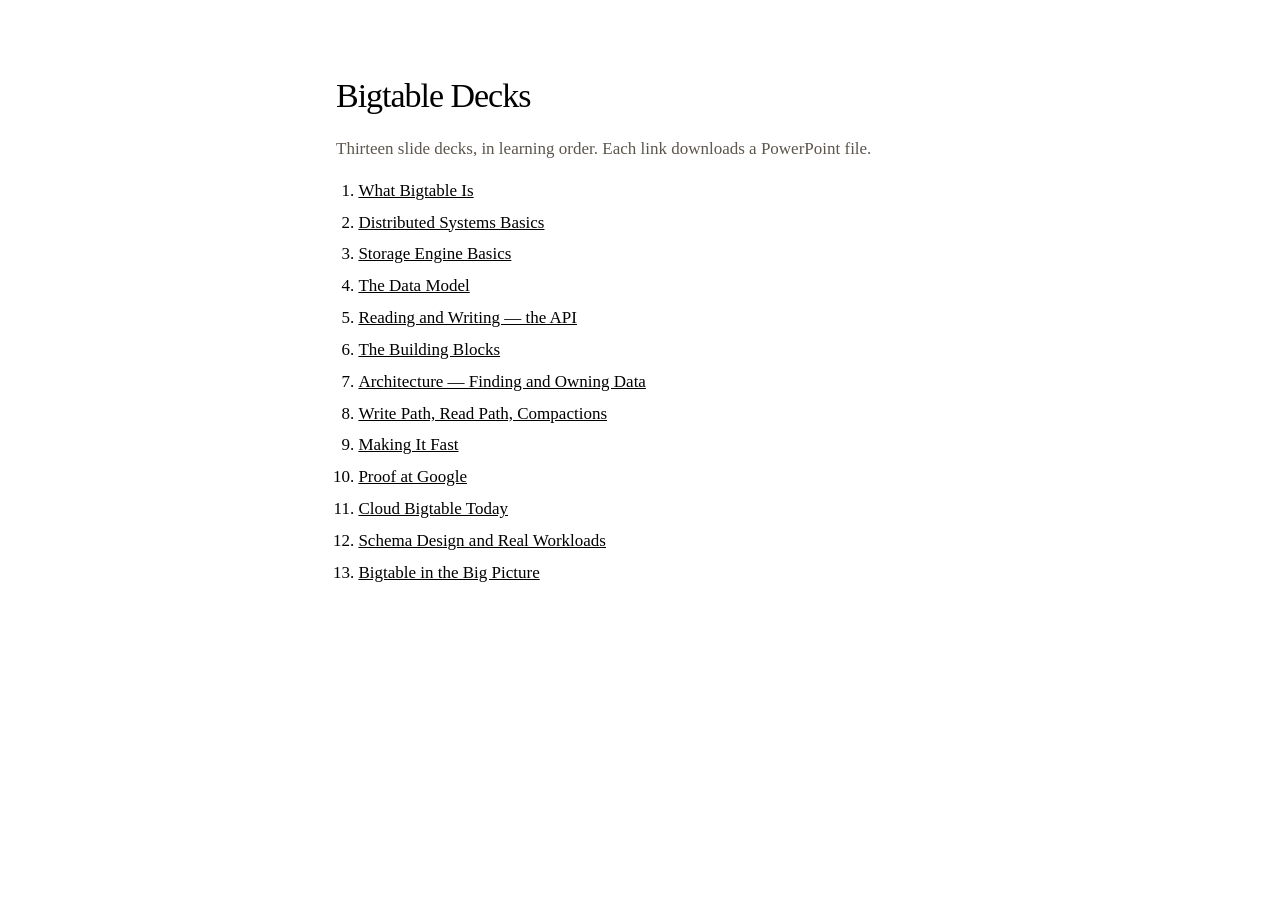
==== index.html @ 13b370ba "Publish the Bigtable slide decks with a download index. Co-authored-by: Cursor <cursoragent@cursor.c" ====
<!doctype html>
<html lang="en">
<head>
<meta charset="utf-8">
<meta name="viewport" content="width=device-width, initial-scale=1">
<title>Bigtable Decks</title>
<meta name="description" content="Slide decks on Google Bigtable, in learning order.">
<style>
  :root { color-scheme: light dark; }
  body {
    margin: 0 auto;
    max-width: 38rem;
    padding: 3rem 1.25rem 4rem;
    font: 17px/1.45 Georgia, "Iowan Old Style", serif;
  }
  h1 { font-weight: 500; letter-spacing: -0.03em; margin-bottom: 0.3rem; }
  p { color: #5c564c; }
  @media (prefers-color-scheme: dark) { p { color: #b7aea0; } }
  ol { padding-left: 1.4rem; }
  li { margin: 0.45rem 0; }
  a { color: inherit; }
</style>
</head>
<body>
<main>
  <h1>Bigtable Decks</h1>
  <p>Thirteen slide decks, in learning order. Each link downloads a PowerPoint file.</p>
  <ol>
    <li><a href="01%20What%20Bigtable%20Is.pptx">What Bigtable Is</a></li>
    <li><a href="02%20Distributed%20Systems%20Basics.pptx">Distributed Systems Basics</a></li>
    <li><a href="03%20Storage%20Engine%20Basics.pptx">Storage Engine Basics</a></li>
    <li><a href="04%20The%20Data%20Model.pptx">The Data Model</a></li>
    <li><a href="05%20Reading%20and%20Writing%20-%20the%20API.pptx">Reading and Writing — the API</a></li>
    <li><a href="06%20The%20Building%20Blocks.pptx">The Building Blocks</a></li>
    <li><a href="07%20Architecture%20-%20Finding%20and%20Owning%20Data.pptx">Architecture — Finding and Owning Data</a></li>
    <li><a href="08%20Write%20Path%2C%20Read%20Path%2C%20Compactions.pptx">Write Path, Read Path, Compactions</a></li>
    <li><a href="09%20Making%20It%20Fast.pptx">Making It Fast</a></li>
    <li><a href="10%20Proof%20at%20Google.pptx">Proof at Google</a></li>
    <li><a href="11%20Cloud%20Bigtable%20Today.pptx">Cloud Bigtable Today</a></li>
    <li><a href="12%20Schema%20Design%20and%20Real%20Workloads.pptx">Schema Design and Real Workloads</a></li>
    <li><a href="13%20Bigtable%20in%20the%20Big%20Picture.pptx">Bigtable in the Big Picture</a></li>
  </ol>
</main>
</body>
</html>
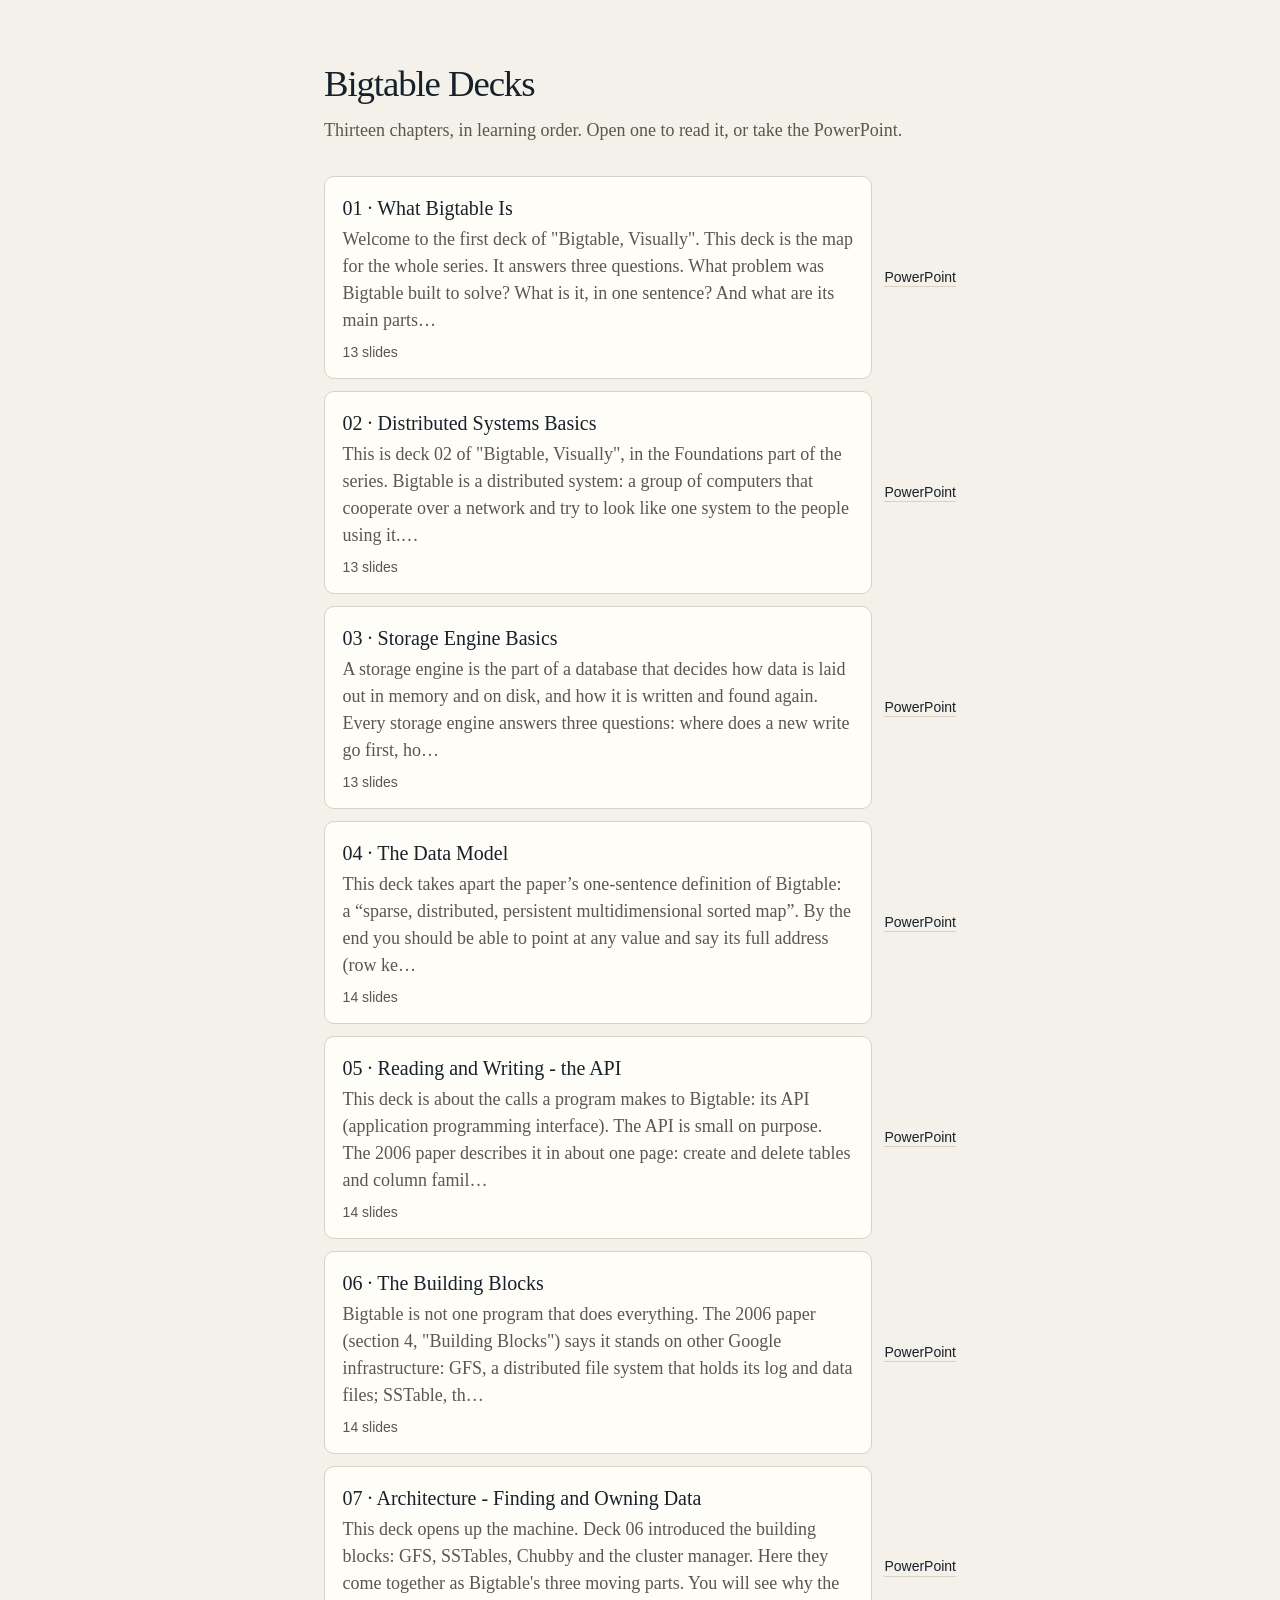
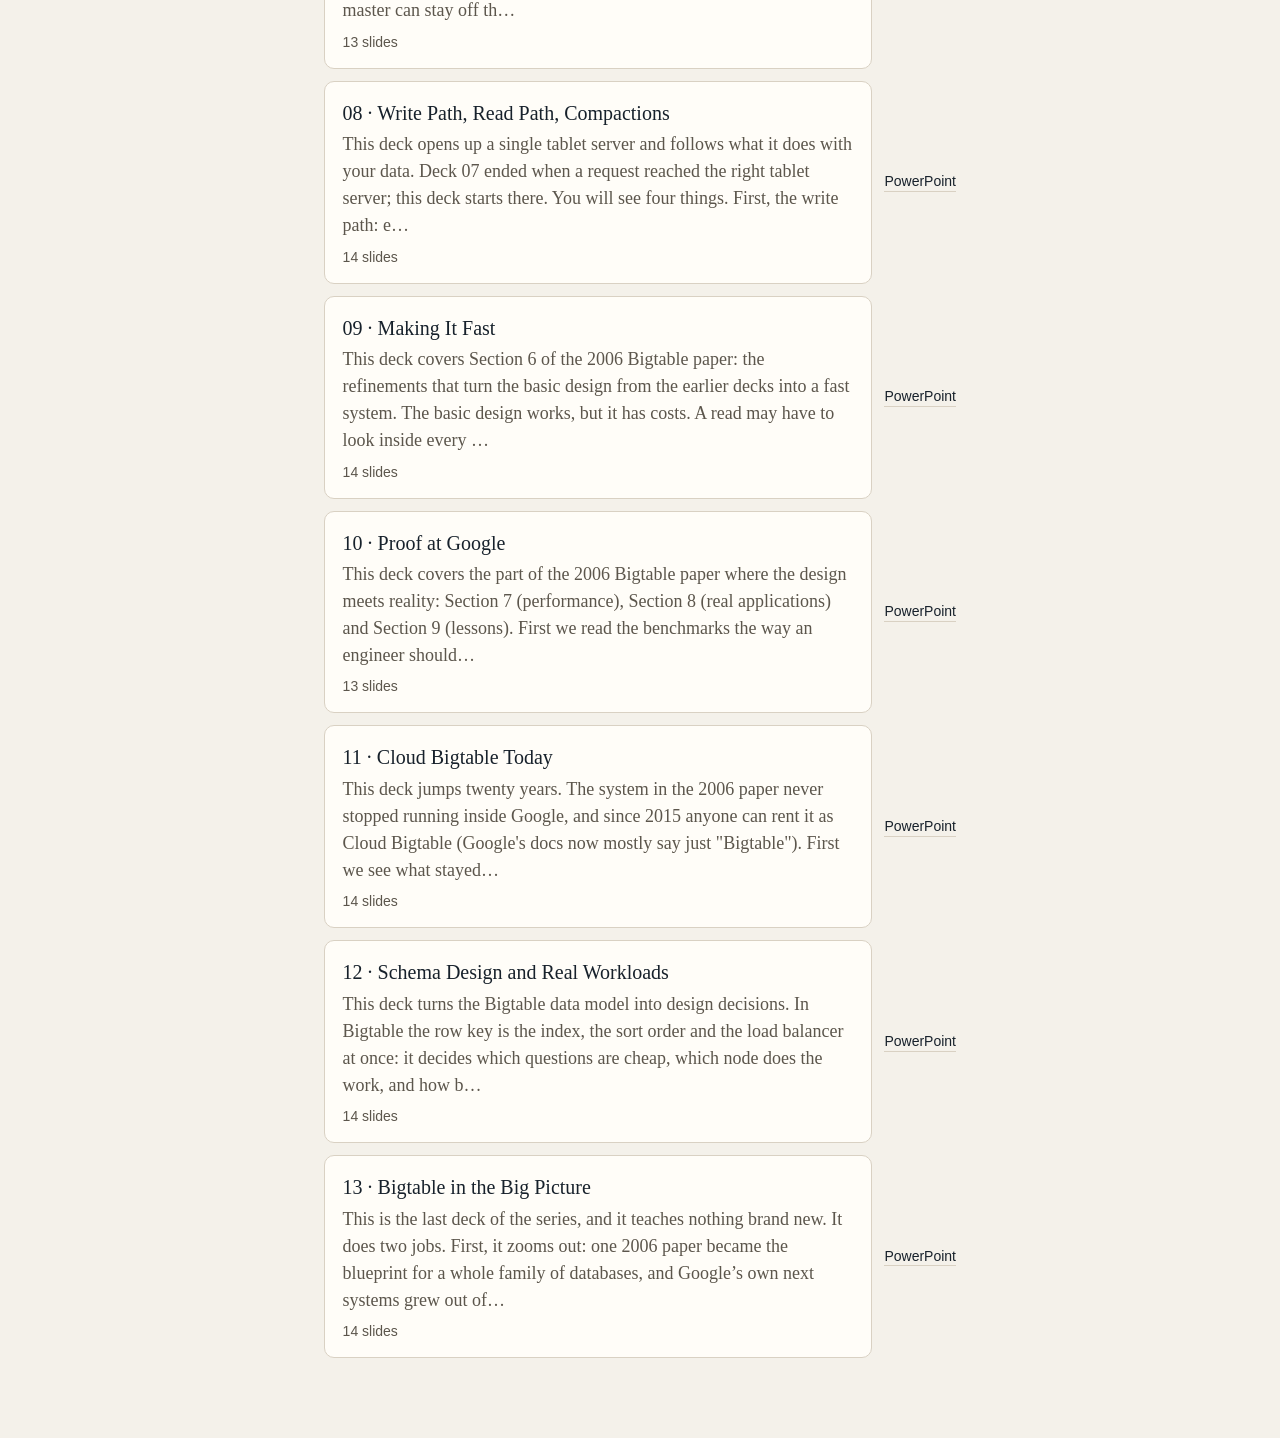
==== commit 8416c527: "Publish each deck as a web chapter, with the PowerPoint still available to download. Co-authored-by:" ====
--- a/index.html
+++ b/index.html
@@ -4,41 +4,17 @@
 <meta charset="utf-8">
 <meta name="viewport" content="width=device-width, initial-scale=1">
 <title>Bigtable Decks</title>
-<meta name="description" content="Slide decks on Google Bigtable, in learning order.">
-<style>
-  :root { color-scheme: light dark; }
-  body {
-    margin: 0 auto;
-    max-width: 38rem;
-    padding: 3rem 1.25rem 4rem;
-    font: 17px/1.45 Georgia, "Iowan Old Style", serif;
-  }
-  h1 { font-weight: 500; letter-spacing: -0.03em; margin-bottom: 0.3rem; }
-  p { color: #5c564c; }
-  @media (prefers-color-scheme: dark) { p { color: #b7aea0; } }
-  ol { padding-left: 1.4rem; }
-  li { margin: 0.45rem 0; }
-  a { color: inherit; }
-</style>
+<meta name="description" content="Thirteen chapters on Google Bigtable. Read them in the browser, or download the PowerPoint.">
+<link rel="stylesheet" href="assets/site.css">
 </head>
 <body>
-<main>
+<main class="wrap">
   <h1>Bigtable Decks</h1>
-  <p>Thirteen slide decks, in learning order. Each link downloads a PowerPoint file.</p>
-  <ol>
-    <li><a href="01%20What%20Bigtable%20Is.pptx">What Bigtable Is</a></li>
-    <li><a href="02%20Distributed%20Systems%20Basics.pptx">Distributed Systems Basics</a></li>
-    <li><a href="03%20Storage%20Engine%20Basics.pptx">Storage Engine Basics</a></li>
-    <li><a href="04%20The%20Data%20Model.pptx">The Data Model</a></li>
-    <li><a href="05%20Reading%20and%20Writing%20-%20the%20API.pptx">Reading and Writing — the API</a></li>
-    <li><a href="06%20The%20Building%20Blocks.pptx">The Building Blocks</a></li>
-    <li><a href="07%20Architecture%20-%20Finding%20and%20Owning%20Data.pptx">Architecture — Finding and Owning Data</a></li>
-    <li><a href="08%20Write%20Path%2C%20Read%20Path%2C%20Compactions.pptx">Write Path, Read Path, Compactions</a></li>
-    <li><a href="09%20Making%20It%20Fast.pptx">Making It Fast</a></li>
-    <li><a href="10%20Proof%20at%20Google.pptx">Proof at Google</a></li>
-    <li><a href="11%20Cloud%20Bigtable%20Today.pptx">Cloud Bigtable Today</a></li>
-    <li><a href="12%20Schema%20Design%20and%20Real%20Workloads.pptx">Schema Design and Real Workloads</a></li>
-    <li><a href="13%20Bigtable%20in%20the%20Big%20Picture.pptx">Bigtable in the Big Picture</a></li>
+  <p class="lede">Thirteen chapters, in learning order. Open one to read it, or take the PowerPoint.</p>
+  <ol class="chapters">
+    <li class="entry"><a class="chapter" href="chapters/01/"><h2>01 · What Bigtable Is</h2><p>Welcome to the first deck of &quot;Bigtable, Visually&quot;. This deck is the map for the whole series. It answers three questions. What problem was Bigtable built to solve? What is it, in one sentence? And what are its main parts…</p><div class="meta"><span>13 slides</span></div></a><a class="dl" href="01%20What%20Bigtable%20Is.pptx" download>PowerPoint</a></li><li class="entry"><a class="chapter" href="chapters/02/"><h2>02 · Distributed Systems Basics</h2><p>This is deck 02 of &quot;Bigtable, Visually&quot;, in the Foundations part of the series. Bigtable is a distributed system: a group of computers that cooperate over a network and try to look like one system to the people using it.…</p><div class="meta"><span>13 slides</span></div></a><a class="dl" href="02%20Distributed%20Systems%20Basics.pptx" download>PowerPoint</a></li><li class="entry"><a class="chapter" href="chapters/03/"><h2>03 · Storage Engine Basics</h2><p>A storage engine is the part of a database that decides how data is laid out in memory and on disk, and how it is written and found again. Every storage engine answers three questions: where does a new write go first, ho…</p><div class="meta"><span>13 slides</span></div></a><a class="dl" href="03%20Storage%20Engine%20Basics.pptx" download>PowerPoint</a></li><li class="entry"><a class="chapter" href="chapters/04/"><h2>04 · The Data Model</h2><p>This deck takes apart the paper’s one-sentence definition of Bigtable: a “sparse, distributed, persistent multidimensional sorted map”. By the end you should be able to point at any value and say its full address (row ke…</p><div class="meta"><span>14 slides</span></div></a><a class="dl" href="04%20The%20Data%20Model.pptx" download>PowerPoint</a></li><li class="entry"><a class="chapter" href="chapters/05/"><h2>05 · Reading and Writing - the API</h2><p>This deck is about the calls a program makes to Bigtable: its API (application programming interface). The API is small on purpose. The 2006 paper describes it in about one page: create and delete tables and column famil…</p><div class="meta"><span>14 slides</span></div></a><a class="dl" href="05%20Reading%20and%20Writing%20-%20the%20API.pptx" download>PowerPoint</a></li><li class="entry"><a class="chapter" href="chapters/06/"><h2>06 · The Building Blocks</h2><p>Bigtable is not one program that does everything. The 2006 paper (section 4, &quot;Building Blocks&quot;) says it stands on other Google infrastructure: GFS, a distributed file system that holds its log and data files; SSTable, th…</p><div class="meta"><span>14 slides</span></div></a><a class="dl" href="06%20The%20Building%20Blocks.pptx" download>PowerPoint</a></li><li class="entry"><a class="chapter" href="chapters/07/"><h2>07 · Architecture - Finding and Owning Data</h2><p>This deck opens up the machine. Deck 06 introduced the building blocks: GFS, SSTables, Chubby and the cluster manager. Here they come together as Bigtable&#x27;s three moving parts. You will see why the master can stay off th…</p><div class="meta"><span>13 slides</span></div></a><a class="dl" href="07%20Architecture%20-%20Finding%20and%20Owning%20Data.pptx" download>PowerPoint</a></li><li class="entry"><a class="chapter" href="chapters/08/"><h2>08 · Write Path, Read Path, Compactions</h2><p>This deck opens up a single tablet server and follows what it does with your data. Deck 07 ended when a request reached the right tablet server; this deck starts there.
+
+You will see four things. First, the write path: e…</p><div class="meta"><span>14 slides</span></div></a><a class="dl" href="08%20Write%20Path,%20Read%20Path,%20Compactions.pptx" download>PowerPoint</a></li><li class="entry"><a class="chapter" href="chapters/09/"><h2>09 · Making It Fast</h2><p>This deck covers Section 6 of the 2006 Bigtable paper: the refinements that turn the basic design from the earlier decks into a fast system. The basic design works, but it has costs. A read may have to look inside every …</p><div class="meta"><span>14 slides</span></div></a><a class="dl" href="09%20Making%20It%20Fast.pptx" download>PowerPoint</a></li><li class="entry"><a class="chapter" href="chapters/10/"><h2>10 · Proof at Google</h2><p>This deck covers the part of the 2006 Bigtable paper where the design meets reality: Section 7 (performance), Section 8 (real applications) and Section 9 (lessons). First we read the benchmarks the way an engineer should…</p><div class="meta"><span>13 slides</span></div></a><a class="dl" href="10%20Proof%20at%20Google.pptx" download>PowerPoint</a></li><li class="entry"><a class="chapter" href="chapters/11/"><h2>11 · Cloud Bigtable Today</h2><p>This deck jumps twenty years. The system in the 2006 paper never stopped running inside Google, and since 2015 anyone can rent it as Cloud Bigtable (Google&#x27;s docs now mostly say just &quot;Bigtable&quot;). First we see what stayed…</p><div class="meta"><span>14 slides</span></div></a><a class="dl" href="11%20Cloud%20Bigtable%20Today.pptx" download>PowerPoint</a></li><li class="entry"><a class="chapter" href="chapters/12/"><h2>12 · Schema Design and Real Workloads</h2><p>This deck turns the Bigtable data model into design decisions. In Bigtable the row key is the index, the sort order and the load balancer at once: it decides which questions are cheap, which node does the work, and how b…</p><div class="meta"><span>14 slides</span></div></a><a class="dl" href="12%20Schema%20Design%20and%20Real%20Workloads.pptx" download>PowerPoint</a></li><li class="entry"><a class="chapter" href="chapters/13/"><h2>13 · Bigtable in the Big Picture</h2><p>This is the last deck of the series, and it teaches nothing brand new. It does two jobs. First, it zooms out: one 2006 paper became the blueprint for a whole family of databases, and Google’s own next systems grew out of…</p><div class="meta"><span>14 slides</span></div></a><a class="dl" href="13%20Bigtable%20in%20the%20Big%20Picture.pptx" download>PowerPoint</a></li>
   </ol>
 </main>
 </body>
--- a/assets/site.css
+++ b/assets/site.css
@@ -0,0 +1,121 @@
+:root {
+  color-scheme: light dark;
+  --bg: #f4f1ea;
+  --ink: #17212b;
+  --muted: #5c564c;
+  --line: #d9d1c3;
+  --card: #fffdf8;
+  --accent: #2b53c8;
+  --paper: #ffffff;
+}
+@media (prefers-color-scheme: dark) {
+  :root {
+    --bg: #14181c;
+    --ink: #f3efe6;
+    --muted: #b7aea0;
+    --line: #34302a;
+    --card: #1d2126;
+    --accent: #9eb6ff;
+    --paper: #ffffff;
+  }
+}
+* { box-sizing: border-box; }
+body {
+  margin: 0;
+  background: var(--bg);
+  color: var(--ink);
+  font: 18px/1.5 Georgia, "Iowan Old Style", "Palatino Linotype", serif;
+}
+a { color: inherit; }
+.wrap { max-width: 42rem; margin: 0 auto; padding: 3.5rem 1.25rem 5rem; }
+h1 { font-size: 2.3rem; font-weight: 500; letter-spacing: -0.03em; margin: 0 0 0.35rem; }
+.lede { margin: 0 0 2rem; color: var(--muted); }
+ol.chapters { list-style: none; margin: 0; padding: 0; }
+ol.chapters > li + li { margin-top: 0.75rem; }
+li.entry { display: grid; grid-template-columns: 1fr auto; gap: 0.75rem; align-items: center; }
+a.dl {
+  font: 14px/1.3 Calibri, "Segoe UI", sans-serif;
+  text-decoration: none;
+  border-bottom: 1px solid var(--line);
+  white-space: nowrap;
+}
+a.dl:hover { color: var(--accent); border-bottom-color: var(--accent); }
+a.chapter {
+  display: block;
+  padding: 1rem 1.1rem 1.05rem;
+  background: var(--card);
+  border: 1px solid var(--line);
+  border-radius: 10px;
+  text-decoration: none;
+}
+a.chapter:hover h2, a.chapter:focus-visible h2 { color: var(--accent); }
+a.chapter:focus-visible { outline: 2px solid var(--accent); outline-offset: 2px; }
+a.chapter h2 { font-size: 1.25rem; font-weight: 500; margin: 0 0 0.2rem; }
+a.chapter p { margin: 0; color: var(--muted); }
+.meta { display: flex; gap: 0.8rem; margin-top: 0.55rem; font: 14px/1.3 Calibri, "Segoe UI", sans-serif; }
+.meta span { color: var(--muted); }
+
+.top {
+  position: sticky;
+  top: 0;
+  z-index: 2;
+  background: color-mix(in srgb, var(--bg) 92%, transparent);
+  backdrop-filter: blur(8px);
+  border-bottom: 1px solid var(--line);
+}
+.top .wrap { padding-top: 0.8rem; padding-bottom: 0.8rem; max-width: 68rem; }
+.top-row { display: flex; flex-wrap: wrap; gap: 0.55rem 1rem; align-items: baseline; justify-content: space-between; }
+.top h1 { font-size: 1.25rem; }
+.top a.nav { font: 15px/1.3 Calibri, "Segoe UI", sans-serif; text-decoration: none; border-bottom: 1px solid var(--line); }
+.top a.nav:hover { border-bottom-color: var(--accent); color: var(--accent); }
+.actions { display: flex; flex-wrap: wrap; gap: 0.7rem; }
+.chapter-body { max-width: 68rem; }
+.toc { margin: 1.25rem 0 0; padding: 0; list-style: none; display: flex; gap: 0.4rem; overflow-x: auto; }
+.toc a {
+  display: block;
+  max-width: 16rem;
+  padding: 0.3rem 0.55rem;
+  border: 1px solid var(--line);
+  border-radius: 999px;
+  text-decoration: none;
+  white-space: nowrap;
+  overflow: hidden;
+  text-overflow: ellipsis;
+  font: 13px/1.3 Calibri, "Segoe UI", sans-serif;
+  color: var(--muted);
+}
+.toc a[aria-current="true"] { color: var(--ink); border-color: var(--accent); }
+.slide { scroll-margin-top: 7.5rem; margin: 1.6rem 0 2.4rem; }
+.slabel {
+  margin: 0 0 0.4rem;
+  font: 13px/1.3 Calibri, "Segoe UI", sans-serif;
+  color: var(--muted);
+  letter-spacing: 0.04em;
+  text-transform: uppercase;
+}
+.stage {
+  position: relative;
+  width: min(100%, 1040px);
+  aspect-ratio: 16 / 9;
+  background: var(--paper);
+  color: #17212b;
+  container-type: inline-size;
+  overflow: hidden;
+  border: 1px solid #d5dde3;
+  border-radius: 10px;
+  box-shadow: 0 10px 30px rgba(23, 33, 43, 0.06);
+}
+.shape { position: absolute; box-sizing: border-box; }
+.shape img { width: 100%; height: 100%; object-fit: fill; display: block; }
+.txt { height: 100%; display: flex; flex-direction: column; overflow: hidden; }
+.txt p { margin: 0; }
+.chart { height: 100%; display: flex; flex-direction: column; justify-content: center; gap: 0.35cqi; padding: 1.2cqi 1.4cqi; }
+.bar-row { display: grid; grid-template-columns: minmax(0, 38%) 1fr auto; gap: 0.6cqi; align-items: center; color: #17212b; font-family: Calibri, "Segoe UI", sans-serif; }
+.bar-row .cat { overflow: hidden; text-overflow: ellipsis; white-space: nowrap; }
+.track { background: #eef2f5; border-radius: 99px; overflow: hidden; }
+.bar { display: block; height: 100%; border-radius: 99px; }
+.notes { max-width: 42rem; margin-top: 0.9rem; color: var(--ink); }
+.notes p { margin: 0.4rem 0; }
+.notes p:first-child { margin-top: 0; }
+.end { display: flex; justify-content: space-between; gap: 1rem; margin-top: 1rem; font: 15px/1.3 Calibri, "Segoe UI", sans-serif; }
+.end a { text-decoration: none; border-bottom: 1px solid var(--line); }
